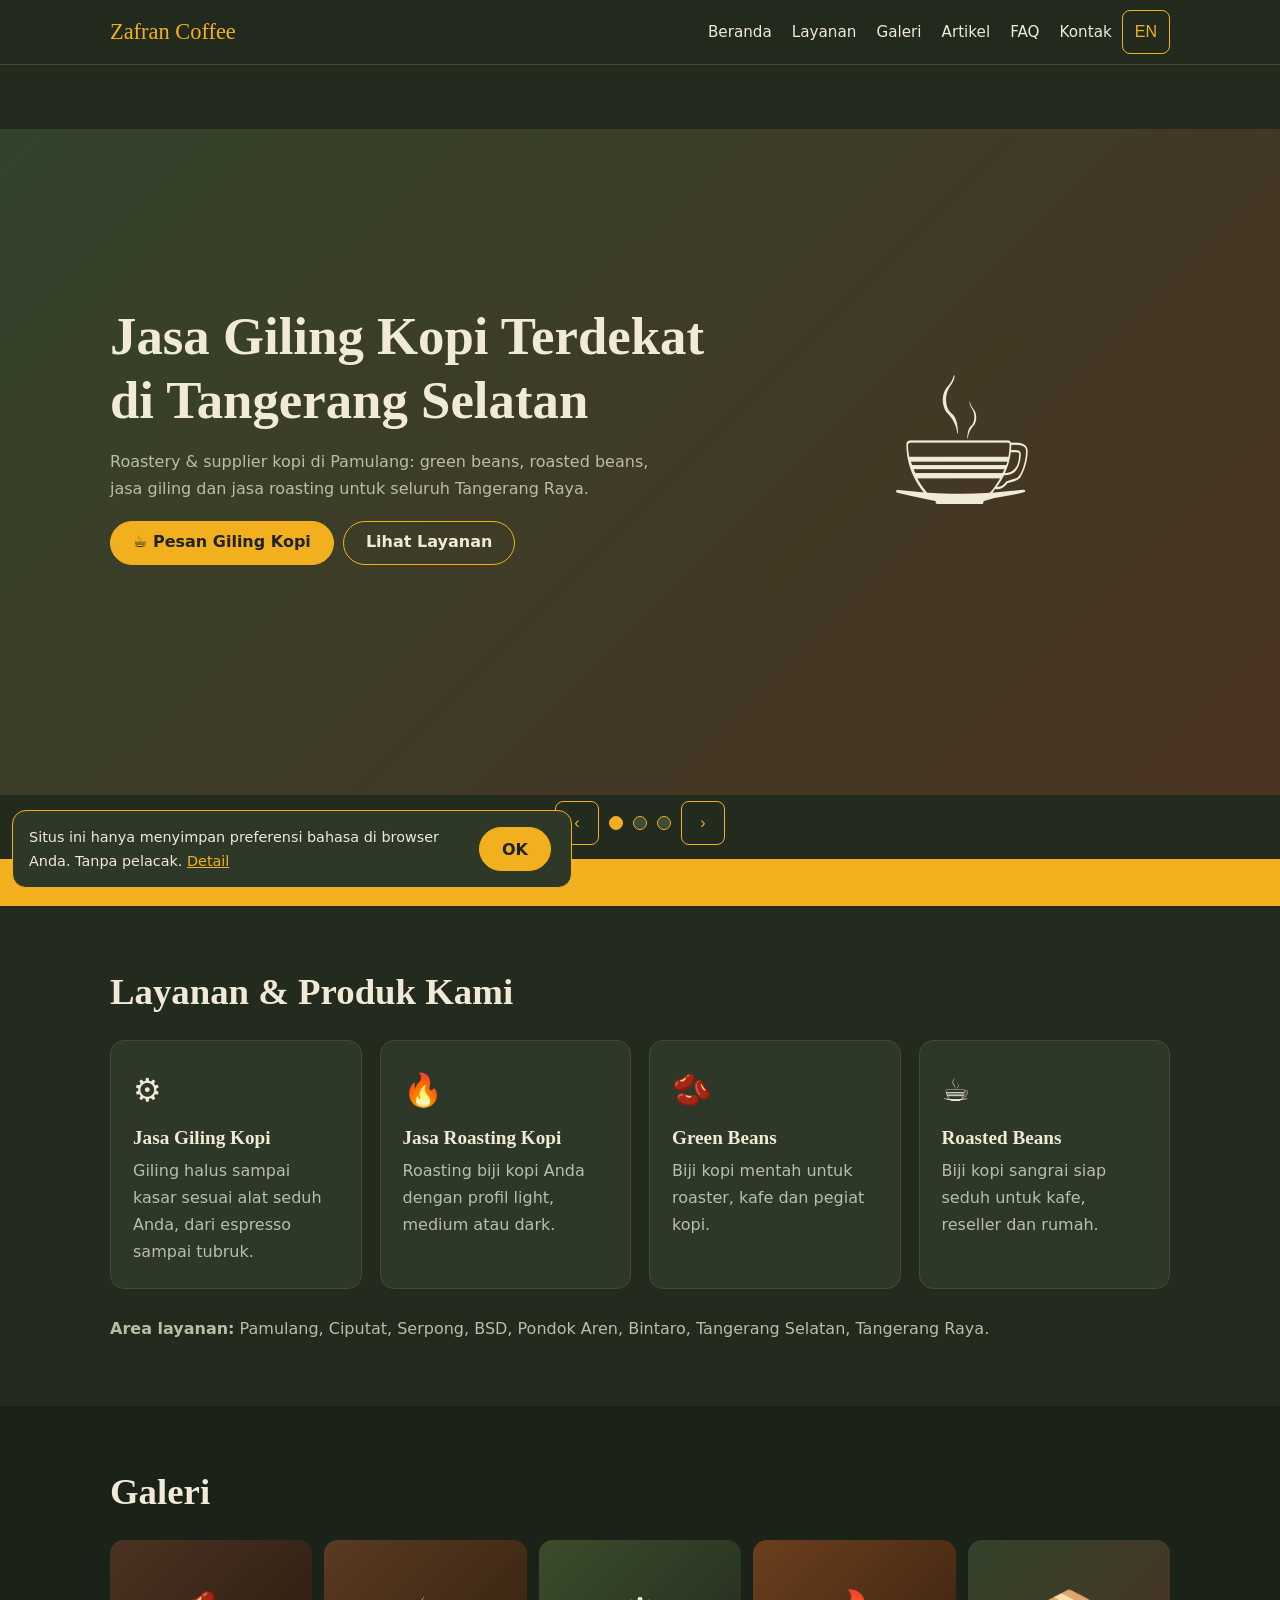
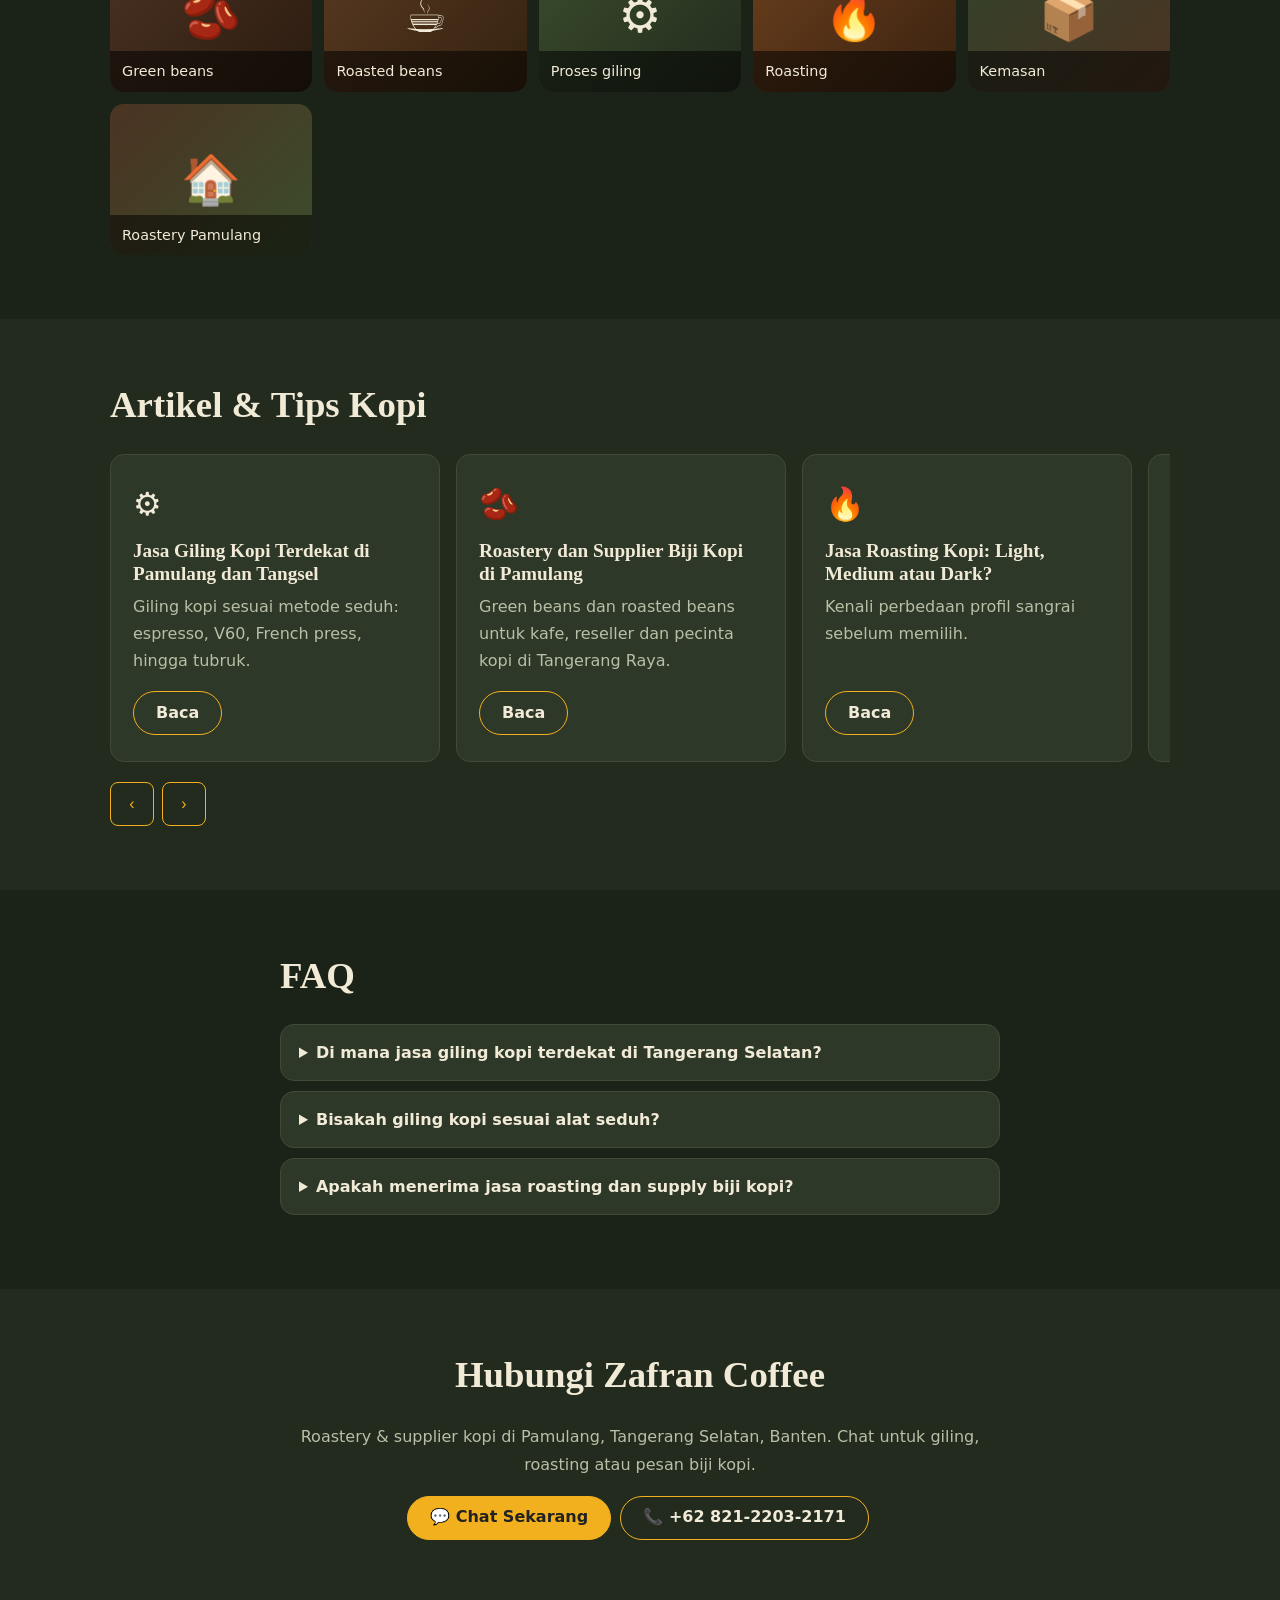
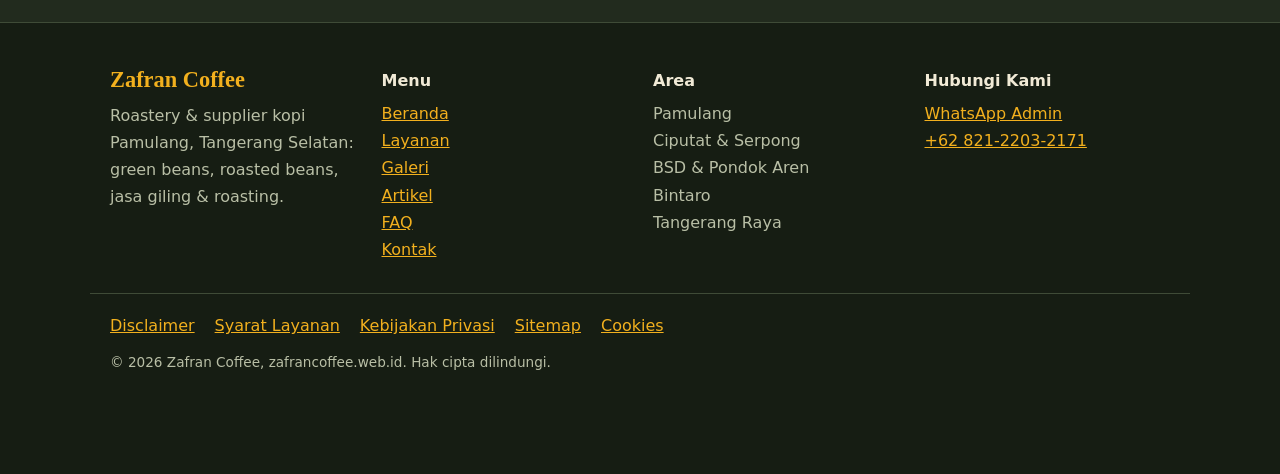
==== index.html @ 164261aa "Initial deploy: zafrancoffee-web static assets" ====
<!DOCTYPE html>
<html lang="id">
<head>
<meta charset="utf-8">
<meta name="viewport" content="width=device-width,initial-scale=1">
<title>Jasa Giling Kopi Terdekat Tangerang Selatan | Zafran Coffee, Roastery & Supplier Pamulang</title>
<meta name="description" content="Jasa giling kopi terdekat di Pamulang, Tangerang Selatan dan Tangerang Raya. Zafran Coffee: roastery & supplier green beans, roasted beans, jasa giling dan jasa roasting kopi.">
<meta name="keywords" content="jasa giling kopi terdekat, giling kopi Tangerang Selatan, giling kopi Pamulang, jasa roasting kopi, supplier green beans, roasted beans, roastery Pamulang, coffee roastery South Tangerang">
<meta name="author" content="Zafran Coffee">
<meta name="robots" content="index,follow,max-image-preview:large">
<link rel="canonical" href="https://zafrancoffee.web.id/">
<link rel="icon" type="image/svg+xml" href="assets/img/favicon.svg">
<meta name="theme-color" content="#222b1e">
<meta property="og:type" content="website">
<meta property="og:url" content="https://zafrancoffee.web.id/">
<meta property="og:title" content="Zafran Coffee | Jasa Giling Kopi Terdekat Pamulang & Tangsel">
<meta property="og:description" content="Roastery & supplier kopi di Pamulang: green beans, roasted beans, jasa giling dan roasting.">
<meta property="og:locale" content="id_ID">
<meta property="og:locale:alternate" content="en_US">
<meta name="twitter:card" content="summary">
<link rel="stylesheet" href="assets/css/style.css">
<script type="application/ld+json">
{"@context":"https://schema.org","@type":"LocalBusiness","name":"Zafran Coffee","url":"https://zafrancoffee.web.id/","description":"Coffee roastery and supplier in Pamulang, South Tangerang, offering green beans, roasted beans, grinding, and roasting services.","address":{"@type":"PostalAddress","addressLocality":"Pamulang","addressRegion":"Banten","addressCountry":"ID"},"areaServed":["Tangerang Selatan","Pamulang","Ciputat","Serpong","BSD","Pondok Aren","Bintaro","Tangerang"],"telephone":"+6282122032171","sameAs":["https://wa.me/6282122032171/"],"makesOffer":[{"@type":"Offer","itemOffered":{"@type":"Service","name":"Jasa giling kopi"}},{"@type":"Offer","itemOffered":{"@type":"Service","name":"Jasa roasting kopi"}},{"@type":"Offer","itemOffered":{"@type":"Product","name":"Green beans"}},{"@type":"Offer","itemOffered":{"@type":"Product","name":"Roasted beans"}}]}
</script>
<script type="application/ld+json">
{"@context":"https://schema.org","@type":"FAQPage","mainEntity":[{"@type":"Question","name":"Di mana jasa giling kopi terdekat di Tangerang Selatan?","acceptedAnswer":{"@type":"Answer","text":"Zafran Coffee berada di Pamulang, Tangerang Selatan, dan melayani jasa giling kopi untuk area Tangerang Raya."}},{"@type":"Question","name":"Apakah bisa giling kopi sesuai alat seduh?","acceptedAnswer":{"@type":"Answer","text":"Bisa. Sebutkan alat seduh Anda (espresso, V60, French press, tubruk) dan kami giling sesuai kebutuhan."}},{"@type":"Question","name":"Apakah menerima jasa roasting dan supply biji kopi?","acceptedAnswer":{"@type":"Answer","text":"Ya, kami menerima jasa roasting serta menyediakan green beans dan roasted beans untuk kafe, reseller, dan pecinta kopi."}}]}
</script>
</head>
<body>
<a class="skip" href="#main">Lewati ke konten / Skip to content</a>
<header>
<div class="w nav">
<a class="logo" href="#home">Zafran Coffee</a>
<nav id="nav" aria-label="Menu">
<ul>
<li><a href="#home"><span class="id">Beranda</span><span class="en">Home</span></a></li>
<li><a href="#layanan"><span class="id">Layanan</span><span class="en">Services</span></a></li>
<li><a href="#galeri"><span class="id">Galeri</span><span class="en">Gallery</span></a></li>
<li><a href="#artikel"><span class="id">Artikel</span><span class="en">Articles</span></a></li>
<li><a href="#faq">FAQ</a></li>
<li><a href="#kontak"><span class="id">Kontak</span><span class="en">Contact</span></a></li>
</ul>
</nav>
<button id="lang" type="button" aria-label="Ganti bahasa / Switch language">EN</button>
<button id="burger" type="button" aria-label="Menu" aria-expanded="false">☰</button>
</div>
</header>

<main id="main">
<section class="hero" id="home" aria-roledescription="carousel" aria-label="Zafran Coffee">
<div class="sl on" style="--a:#33432b;--b:#4b3322"><div class="w"><div>
<h1><span class="id">Jasa Giling Kopi Terdekat di Tangerang Selatan</span><span class="en">Nearest Coffee Grinding Service in South Tangerang</span></h1>
<p><span class="id">Roastery & supplier kopi di Pamulang: green beans, roasted beans, jasa giling dan jasa roasting untuk seluruh Tangerang Raya.</span><span class="en">Coffee roastery & supplier in Pamulang: green beans, roasted beans, grinding and roasting services across Greater Tangerang.</span></p>
<p><a class="btn" data-wa>☕ <span class="id">Pesan Giling Kopi</span><span class="en">Order Grinding</span></a> <a class="btn o" href="#layanan"><span class="id">Lihat Layanan</span><span class="en">See Services</span></a></p>
</div><div class="em" aria-hidden="true">☕</div></div></div>
<div class="sl" style="--a:#4b3322;--b:#2b1b10"><div class="w"><div>
<h2><span class="id">Jasa Roasting Kopi Sesuai Selera</span><span class="en">Coffee Roasting Made to Your Taste</span></h2>
<p><span class="id">Light, medium atau dark roast. Kami sangrai biji kopi dengan profil yang Anda inginkan.</span><span class="en">Light, medium or dark roast. We roast your beans to the profile you want.</span></p>
<p><a class="btn" data-wa>🔥 <span class="id">Tanya Roasting</span><span class="en">Ask About Roasting</span></a></p>
</div><div class="em" aria-hidden="true">🔥</div></div></div>
<div class="sl" style="--a:#3b4d2c;--b:#222b1e"><div class="w"><div>
<h2><span class="id">Supplier Green Beans & Roasted Beans</span><span class="en">Green Beans & Roasted Beans Supplier</span></h2>
<p><span class="id">Untuk kafe, warung kopi, reseller dan penikmat kopi rumahan di Pamulang dan sekitarnya.</span><span class="en">For cafes, coffee stalls, resellers and home brewers in Pamulang and nearby areas.</span></p>
<p><a class="btn" data-wa>🫘 <span class="id">Minta Penawaran</span><span class="en">Request a Quote</span></a></p>
</div><div class="em" aria-hidden="true">🫘</div></div></div>
<div class="ctl"><button id="pv" type="button" aria-label="Sebelumnya / Previous">‹</button><div class="dots"></div><button id="nx" type="button" aria-label="Berikutnya / Next">›</button></div>
</section>

<div class="mq" aria-hidden="true"><div>☕ Jasa Giling Kopi Terdekat &nbsp;•&nbsp; Coffee Roastery Pamulang &nbsp;•&nbsp; Green Beans &nbsp;•&nbsp; Roasted Beans &nbsp;•&nbsp; Jasa Roasting Kopi &nbsp;•&nbsp; Supplier Kopi Tangerang Selatan &nbsp;•&nbsp; Coffee Grinding Service &nbsp;•&nbsp; Giling Kopi Tangerang Raya &nbsp;•&nbsp; Fresh Roasted Coffee ☕</div></div>

<section id="layanan"><div class="w">
<h2><span class="id">Layanan & Produk Kami</span><span class="en">Our Services & Products</span></h2>
<div class="grid">
<article class="card"><div class="ic">⚙️</div><h3><span class="id">Jasa Giling Kopi</span><span class="en">Coffee Grinding</span></h3><p><span class="id">Giling halus sampai kasar sesuai alat seduh Anda, dari espresso sampai tubruk.</span><span class="en">Fine to coarse, matched to your brewer, from espresso to cowboy coffee.</span></p></article>
<article class="card"><div class="ic">🔥</div><h3><span class="id">Jasa Roasting Kopi</span><span class="en">Coffee Roasting</span></h3><p><span class="id">Roasting biji kopi Anda dengan profil light, medium atau dark.</span><span class="en">We roast your beans light, medium or dark.</span></p></article>
<article class="card"><div class="ic">🫘</div><h3>Green Beans</h3><p><span class="id">Biji kopi mentah untuk roaster, kafe dan pegiat kopi.</span><span class="en">Raw coffee beans for roasters, cafes and enthusiasts.</span></p></article>
<article class="card"><div class="ic">☕</div><h3>Roasted Beans</h3><p><span class="id">Biji kopi sangrai siap seduh untuk kafe, reseller dan rumah.</span><span class="en">Ready-to-brew roasted beans for cafes, resellers and homes.</span></p></article>
</div>
<p class="area"><b><span class="id">Area layanan:</span><span class="en">Service area:</span></b> Pamulang, Ciputat, Serpong, BSD, Pondok Aren, Bintaro, Tangerang Selatan, Tangerang Raya.</p>
</div></section>

<section id="galeri" class="alt"><div class="w">
<h2><span class="id">Galeri</span><span class="en">Gallery</span></h2>
<!-- Ganti isi figure dengan: <img src="assets/img/nama.jpg" alt="deskripsi" loading="lazy"> -->
<div class="gal">
<figure style="--a:#4b3322;--b:#2b1b10">🫘<figcaption>Green beans</figcaption></figure>
<figure style="--a:#5a3a22;--b:#33220f">☕<figcaption>Roasted beans</figcaption></figure>
<figure style="--a:#3b4d2c;--b:#222b1e">⚙️<figcaption><span class="id">Proses giling</span><span class="en">Grinding</span></figcaption></figure>
<figure style="--a:#6b3f1d;--b:#3a2210">🔥<figcaption>Roasting</figcaption></figure>
<figure style="--a:#33432b;--b:#4b3322">📦<figcaption><span class="id">Kemasan</span><span class="en">Packaging</span></figcaption></figure>
<figure style="--a:#4b3322;--b:#3b4d2c">🏠<figcaption>Roastery Pamulang</figcaption></figure>
</div></div></section>

<section id="artikel"><div class="w">
<h2><span class="id">Artikel & Tips Kopi</span><span class="en">Coffee Articles & Tips</span></h2>
<div class="track" id="track"></div>
<div class="ctl2"><button id="ap" type="button" aria-label="Sebelumnya / Previous">‹</button><button id="an" type="button" aria-label="Berikutnya / Next">›</button></div>
</div></section>

<section id="faq" class="alt"><div class="w narrow">
<h2>FAQ</h2>
<details><summary><span class="id">Di mana jasa giling kopi terdekat di Tangerang Selatan?</span><span class="en">Where is the nearest coffee grinding service in South Tangerang?</span></summary><p><span class="id">Zafran Coffee berada di Pamulang, Tangerang Selatan, dan melayani jasa giling kopi untuk area Tangerang Raya.</span><span class="en">Zafran Coffee is in Pamulang, South Tangerang, serving grinding for Greater Tangerang.</span></p></details>
<details><summary><span class="id">Bisakah giling kopi sesuai alat seduh?</span><span class="en">Can you grind to match my brewer?</span></summary><p><span class="id">Bisa. Sebutkan alat seduh Anda (espresso, V60, French press, tubruk) dan kami giling sesuai kebutuhan.</span><span class="en">Yes. Tell us your brewer (espresso, V60, French press, cowboy coffee) and we grind accordingly.</span></p></details>
<details><summary><span class="id">Apakah menerima jasa roasting dan supply biji kopi?</span><span class="en">Do you offer roasting and bean supply?</span></summary><p><span class="id">Ya, kami menerima jasa roasting serta menyediakan green beans dan roasted beans.</span><span class="en">Yes, we offer roasting plus green beans and roasted beans.</span></p></details>
</div></section>

<section id="kontak"><div class="w narrow ct">
<h2><span class="id">Hubungi Zafran Coffee</span><span class="en">Contact Zafran Coffee</span></h2>
<p><span class="id">Roastery & supplier kopi di Pamulang, Tangerang Selatan, Banten. Chat untuk giling, roasting atau pesan biji kopi.</span><span class="en">Coffee roastery & supplier in Pamulang, South Tangerang, Banten. Message us for grinding, roasting or bean orders.</span></p>
<p><a class="btn" data-wa>💬 <span class="id">Chat Sekarang</span><span class="en">Chat Now</span></a> <a class="btn o" data-wa>📞 <span data-wan></span></a></p>
</div></section>
</main>

<footer>
<div class="w fg">
<div><b class="logo">Zafran Coffee</b><p><span class="id">Roastery & supplier kopi Pamulang, Tangerang Selatan: green beans, roasted beans, jasa giling & roasting.</span><span class="en">Coffee roastery & supplier in Pamulang, South Tangerang: green beans, roasted beans, grinding & roasting.</span></p></div>
<div><b><span class="id">Menu</span><span class="en">Menu</span></b><ul><li><a href="#home"><span class="id">Beranda</span><span class="en">Home</span></a></li><li><a href="#layanan"><span class="id">Layanan</span><span class="en">Services</span></a></li><li><a href="#galeri"><span class="id">Galeri</span><span class="en">Gallery</span></a></li><li><a href="#artikel"><span class="id">Artikel</span><span class="en">Articles</span></a></li><li><a href="#faq">FAQ</a></li><li><a href="#kontak"><span class="id">Kontak</span><span class="en">Contact</span></a></li></ul></div>
<div><b><span class="id">Area</span><span class="en">Area</span></b><ul><li>Pamulang</li><li>Ciputat & Serpong</li><li>BSD & Pondok Aren</li><li>Bintaro</li><li>Tangerang Raya</li></ul></div>
<div><b><span class="id">Hubungi Kami</span><span class="en">Contact Us</span></b><ul><li><a data-wa>WhatsApp Admin</a></li><li><a data-wa><span data-wan></span></a></li></ul></div>
</div>
<div class="w legal">
<a href="#" data-d="d-disc">Disclaimer</a><a href="#" data-d="d-tos"><span class="id">Syarat Layanan</span><span class="en">Terms of Service</span></a><a href="#" data-d="d-priv"><span class="id">Kebijakan Privasi</span><span class="en">Privacy Policy</span></a><a href="#" data-d="d-map">Sitemap</a><a href="#" data-d="d-cookie">Cookies</a>
</div>
<p class="w copy">© 2026 Zafran Coffee, zafrancoffee.web.id. <span class="id">Hak cipta dilindungi.</span><span class="en">All rights reserved.</span></p>
</footer>

<dialog id="d-disc"><div><h2>Disclaimer</h2><p><span class="id">Informasi di situs ini bersifat umum dan dapat berubah tanpa pemberitahuan. Ketersediaan produk, jenis kopi, layanan dan harga dikonfirmasi langsung oleh Zafran Coffee. Tips seduh dan penyimpanan adalah panduan umum, bukan jaminan hasil.</span><span class="en">Information on this site is general and may change without notice. Product availability, coffee varieties, services and prices are confirmed directly by Zafran Coffee. Brewing and storage tips are general guidance, not a guarantee of results.</span></p><form method="dialog"><button class="btn">Tutup / Close</button></form></div></dialog>
<dialog id="d-tos"><div><h2><span class="id">Syarat Layanan</span><span class="en">Terms of Service</span></h2><p><span class="id">Dengan menggunakan situs ini Anda menyetujui syarat berikut: konten situs dilindungi hak cipta dan tidak boleh disalin tanpa izin; pemesanan, harga, pembayaran dan pengiriman disepakati langsung dengan Zafran Coffee melalui WhatsApp admin; kami dapat memperbarui situs dan syarat ini sewaktu-waktu.</span><span class="en">By using this site you agree to the following: site content is copyrighted and may not be copied without permission; orders, prices, payment and delivery are agreed directly with Zafran Coffee via WhatsApp admin; we may update the site and these terms at any time.</span></p><form method="dialog"><button class="btn">Tutup / Close</button></form></div></dialog>
<dialog id="d-priv"><div><h2><span class="id">Kebijakan Privasi</span><span class="en">Privacy Policy</span></h2><p><span class="id">Situs ini tidak memiliki formulir pendaftaran dan tidak mengumpulkan data pribadi. Jika Anda menghubungi kami lewat WhatsApp, data Anda diproses oleh WhatsApp sesuai kebijakannya, dan kami hanya memakainya untuk membalas pesan Anda. Kami tidak menjual data Anda kepada pihak ketiga.</span><span class="en">This site has no sign-up forms and does not collect personal data. If you contact us via WhatsApp, your data is handled by WhatsApp under its own policy, and we only use it to reply to you. We do not sell your data to third parties.</span></p><form method="dialog"><button class="btn">Tutup / Close</button></form></div></dialog>
<dialog id="d-cookie"><div><h2>Cookies</h2><p><span class="id">Situs ini hanya menyimpan data kecil di browser Anda (localStorage) untuk mengingat pilihan bahasa dan persetujuan notifikasi ini. Tidak ada cookie iklan atau pelacak. Anda dapat menghapusnya kapan saja lewat pengaturan browser.</span><span class="en">This site only stores small data in your browser (localStorage) to remember your language choice and this notice. No advertising or tracking cookies are used. You can clear it anytime in your browser settings.</span></p><form method="dialog"><button class="btn">Tutup / Close</button></form></div></dialog>
<dialog id="d-map"><div><h2>Sitemap</h2><ul class="sm"><li><a href="#home"><span class="id">Beranda</span><span class="en">Home</span></a></li><li><a href="#layanan"><span class="id">Layanan & Produk</span><span class="en">Services & Products</span></a></li><li><a href="#galeri"><span class="id">Galeri</span><span class="en">Gallery</span></a></li><li><a href="#artikel"><span class="id">Artikel & Tips Kopi</span><span class="en">Articles & Coffee Tips</span></a></li><li><a href="#faq">FAQ</a></li><li><a href="#kontak"><span class="id">Kontak</span><span class="en">Contact</span></a></li><li><a href="sitemap.xml">sitemap.xml</a></li></ul><form method="dialog"><button class="btn">Tutup / Close</button></form></div></dialog>
<dialog id="d-art"><div><h2 id="at"></h2><div id="ab"></div><form method="dialog"><button class="btn">Tutup / Close</button></form></div></dialog>

<div id="ck" hidden role="region" aria-label="Cookies"><p><span class="id">Situs ini hanya menyimpan preferensi bahasa di browser Anda. Tanpa pelacak.</span><span class="en">This site only stores your language preference in your browser. No trackers.</span> <a href="#" data-d="d-cookie">Detail</a></p><button class="btn" id="ckok" type="button">OK</button></div>
<script src="assets/js/main.js" defer></script>
</body>
</html>
---- assets/css/style.css ----
:root{--bg:#222b1e;--card:#2e3829;--ink:#f1ead6;--mu:#b9bfa6;--g:#f2b01e;--ln:#3f4b37;--r:14px}
*{box-sizing:border-box;margin:0}
html{scroll-behavior:smooth;scroll-padding-top:70px;-webkit-text-size-adjust:100%}
body{font:16px/1.7 system-ui,-apple-system,"Segoe UI",Roboto,sans-serif;background:var(--bg);color:var(--ink);overflow-x:clip;overflow-wrap:break-word}
img,svg,video{max-width:100%;height:auto}
h1,h2,h3,.logo{font-family:Georgia,"Times New Roman",serif;line-height:1.2}
h2{font-size:clamp(1.5rem,5vw,2.3rem);margin-bottom:26px}
a{color:var(--g)}[hidden]{display:none!important}
html[lang=id] .en,html[lang=en] .id{display:none!important}
.skip{position:absolute;left:-999px}.skip:focus{left:8px;top:8px;background:var(--g);color:#222;padding:8px;z-index:99}
:focus-visible{outline:3px solid var(--g);outline-offset:2px}
.w{width:100%;max-width:1100px;margin:auto;padding:0 20px}.narrow{max-width:760px}
header{position:sticky;top:0;z-index:50;background:#222b1ef2;backdrop-filter:blur(8px);border-bottom:1px solid var(--ln)}
.nav{display:flex;align-items:center;gap:10px;height:64px}
.logo{font-size:clamp(1.15rem,5vw,1.4rem);color:var(--g);text-decoration:none;margin-right:auto;white-space:nowrap}
nav ul{display:flex;gap:20px;list-style:none;padding:0}nav a{color:var(--ink);text-decoration:none;font-size:.95rem}nav a:hover{color:var(--g)}
.btn{display:inline-block;max-width:100%;min-height:44px;text-align:center;background:var(--g);color:#222;padding:10px 22px;border-radius:99px;font:700 1rem system-ui,sans-serif;text-decoration:none;border:1px solid var(--g);cursor:pointer;margin:4px 4px 4px 0}
.btn.o{background:none;color:var(--ink);border-color:var(--g)}
#lang,#burger,.ctl button,.ctl2 button{background:none;border:1px solid var(--g);color:var(--g);border-radius:8px;padding:6px 12px;min-width:44px;min-height:44px;cursor:pointer;font-size:1rem}
#burger{display:none}
.hero{display:grid;overflow:hidden;position:relative}
.sl{grid-area:1/1;display:flex;align-items:center;min-height:74vh;min-height:74svh;padding:48px 0 84px;opacity:0;visibility:hidden;transition:opacity .7s;background:linear-gradient(135deg,var(--a),var(--b))}
.sl.on{opacity:1;visibility:visible;z-index:1}
.sl .w{display:grid;grid-template-columns:1.5fr 1fr;gap:20px;align-items:center}.sl .w>*{min-width:0}
.sl h1,.sl h2{font-size:clamp(1.7rem,6.5vw,3.3rem);margin-bottom:16px}.sl p{color:var(--mu);margin-bottom:14px;max-width:56ch}
.em{font-size:min(30vw,11rem);text-align:center}
.ctl{position:absolute;z-index:2;bottom:14px;left:0;right:0;display:flex;justify-content:center;align-items:center;gap:10px}
.dots{display:flex;gap:10px}.dots button{width:14px;height:14px;min-width:0;min-height:0;padding:0;border-radius:50%;background:var(--ln);border:1px solid var(--g)}.dots button.on{background:var(--g)}
.mq{background:var(--g);color:#222;overflow:hidden;white-space:nowrap;font-weight:700;padding:10px 0}
.mq div{display:inline-block;padding-left:100%;animation:m 45s linear infinite}@keyframes m{to{transform:translateX(-100%)}}
section{padding:clamp(40px,8vw,64px) 0}.alt{background:#1b2318}
.grid{display:grid;grid-template-columns:repeat(auto-fit,minmax(min(100%,230px),1fr));gap:18px}
.card{background:var(--card);border:1px solid var(--ln);border-radius:var(--r);padding:22px}
.card h3{margin:8px 0;font-size:1.2rem}.card p{color:var(--mu)}.ic{font-size:2rem}
.area{margin-top:26px;color:var(--mu)}
.gal{display:grid;grid-template-columns:repeat(auto-fit,minmax(min(100%,200px),1fr));gap:12px}
.gal figure{position:relative;aspect-ratio:4/3;border-radius:var(--r);background:linear-gradient(135deg,var(--a),var(--b));display:grid;place-items:center;font-size:3rem;overflow:hidden}
.gal img{position:absolute;inset:0;width:100%;height:100%;object-fit:cover}
figcaption{position:absolute;bottom:0;left:0;right:0;padding:8px 12px;font-size:.9rem;background:#0008}
.track{display:flex;gap:16px;overflow-x:auto;scroll-snap-type:x mandatory;scrollbar-width:none;padding-bottom:6px}.track::-webkit-scrollbar{display:none}
.track .card{flex:0 0 min(330px,86%);scroll-snap-align:start;display:flex;flex-direction:column;align-items:flex-start}.track .card p{flex:1;margin-bottom:12px}
.ctl2{margin-top:14px;display:flex;gap:8px}
details{background:var(--card);border:1px solid var(--ln);border-radius:var(--r);padding:14px 18px;margin-bottom:10px}summary{cursor:pointer;font-weight:600}details p{color:var(--mu);margin-top:8px}
.ct{text-align:center}.ct p{color:var(--mu);margin-bottom:14px}
footer{background:#161d13;border-top:1px solid var(--ln);padding:44px 0 100px}
.fg{display:grid;grid-template-columns:repeat(auto-fit,minmax(min(100%,190px),1fr));gap:26px}
footer ul{list-style:none;padding:0}footer li{color:var(--mu)}footer p{color:var(--mu);margin-top:8px}footer b{display:block;margin-bottom:6px}
.legal{display:flex;flex-wrap:wrap;gap:8px 20px;margin-top:30px;padding-top:18px;border-top:1px solid var(--ln)}
.copy{margin-top:12px;font-size:.85rem}
dialog{background:var(--card);color:var(--ink);border:1px solid var(--g);border-radius:var(--r);max-width:620px;width:calc(100% - 32px);max-height:85vh;max-height:85dvh;padding:0;margin:auto;overflow:auto}
dialog>div{padding:22px}dialog::backdrop{background:#000a}dialog h2{font-size:1.5rem;margin-bottom:12px}dialog p{color:var(--mu);margin-bottom:16px}.sm{margin:0 0 16px 20px}
#ck{position:fixed;z-index:60;bottom:12px;left:12px;right:12px;max-width:560px;background:var(--card);border:1px solid var(--g);border-radius:var(--r);padding:12px 16px;display:flex;flex-wrap:wrap;gap:8px 12px;align-items:center;font-size:.9rem}#ck p{flex:1 1 220px}
@media(max-width:900px){#burger{display:block}nav{position:absolute;top:64px;left:0;right:0;background:var(--bg);display:none;border-bottom:1px solid var(--ln)}nav.open{display:block}nav ul{flex-direction:column;gap:6px;padding:10px 20px}nav li a{display:block;padding:10px 0}.sl .w{grid-template-columns:1fr}.em{display:none}}
@media(prefers-reduced-motion:reduce){.mq div{animation:none}.sl{transition:none}html{scroll-behavior:auto}}
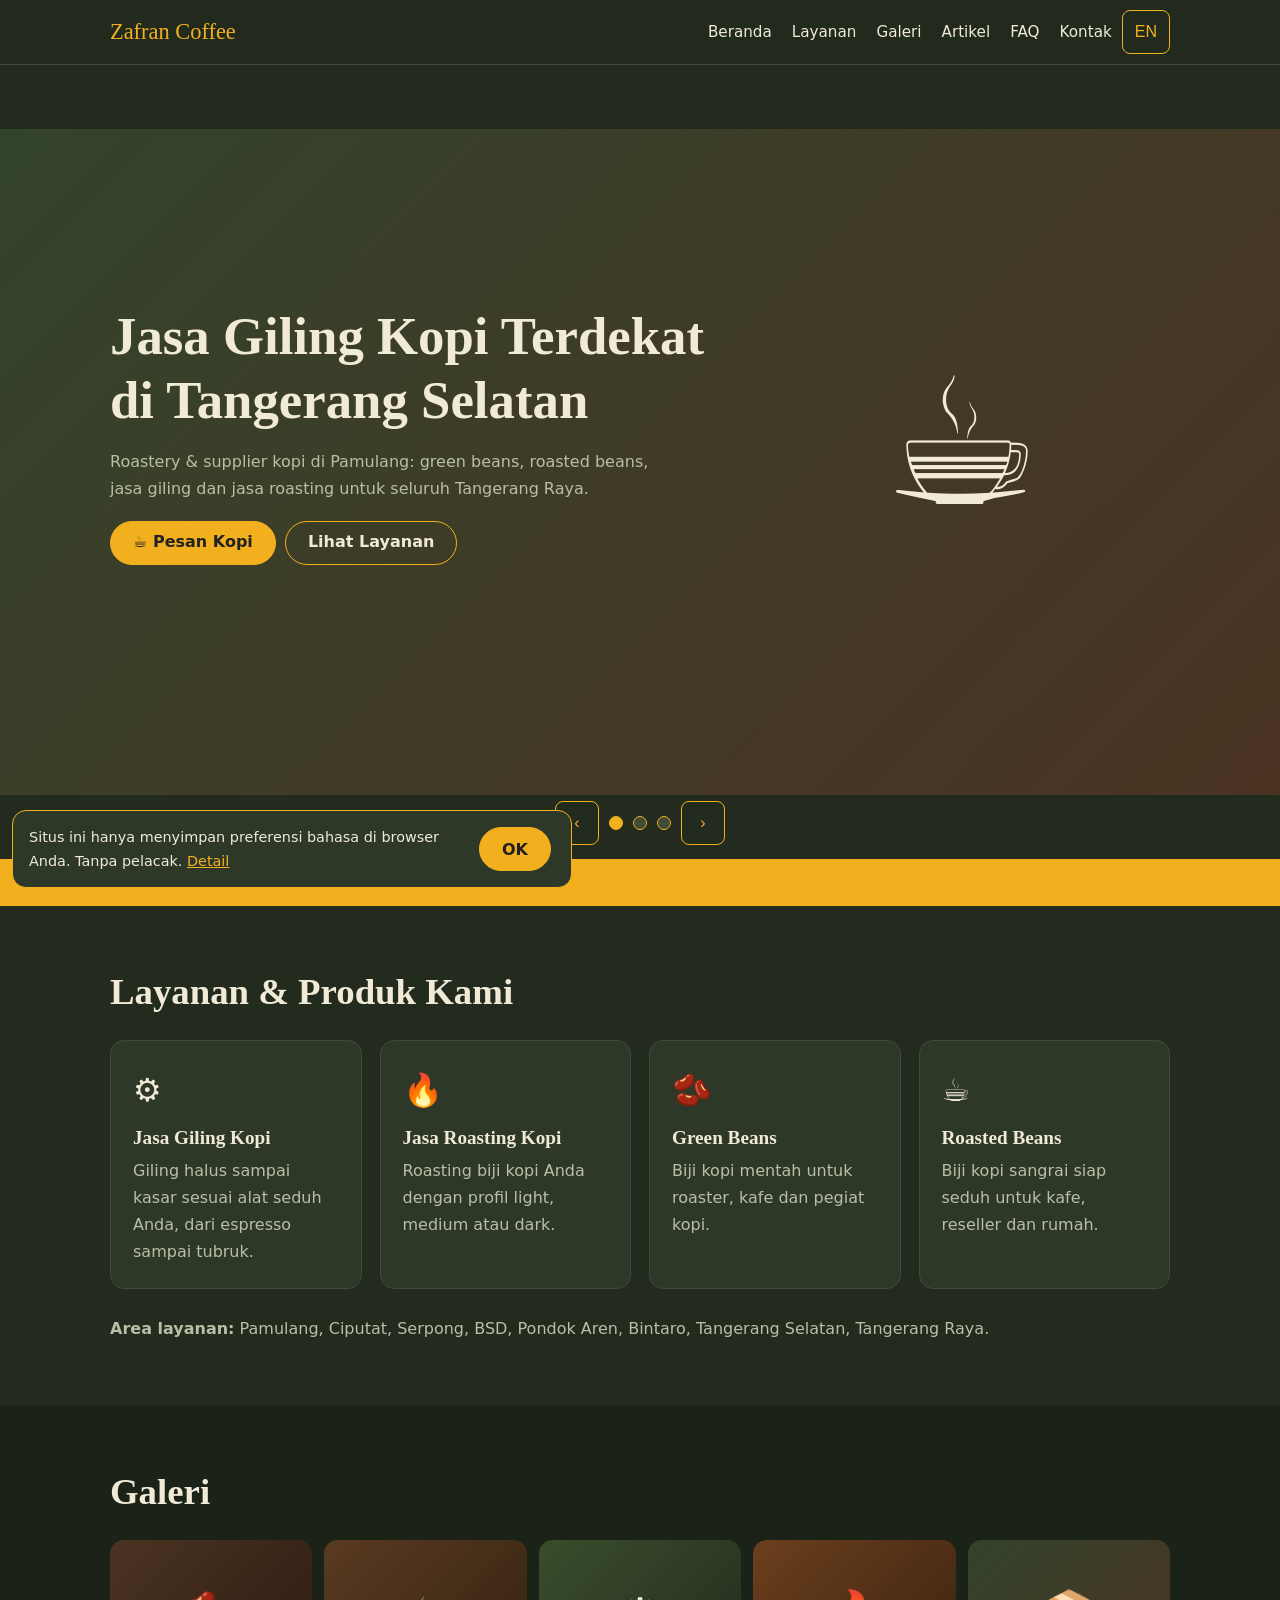
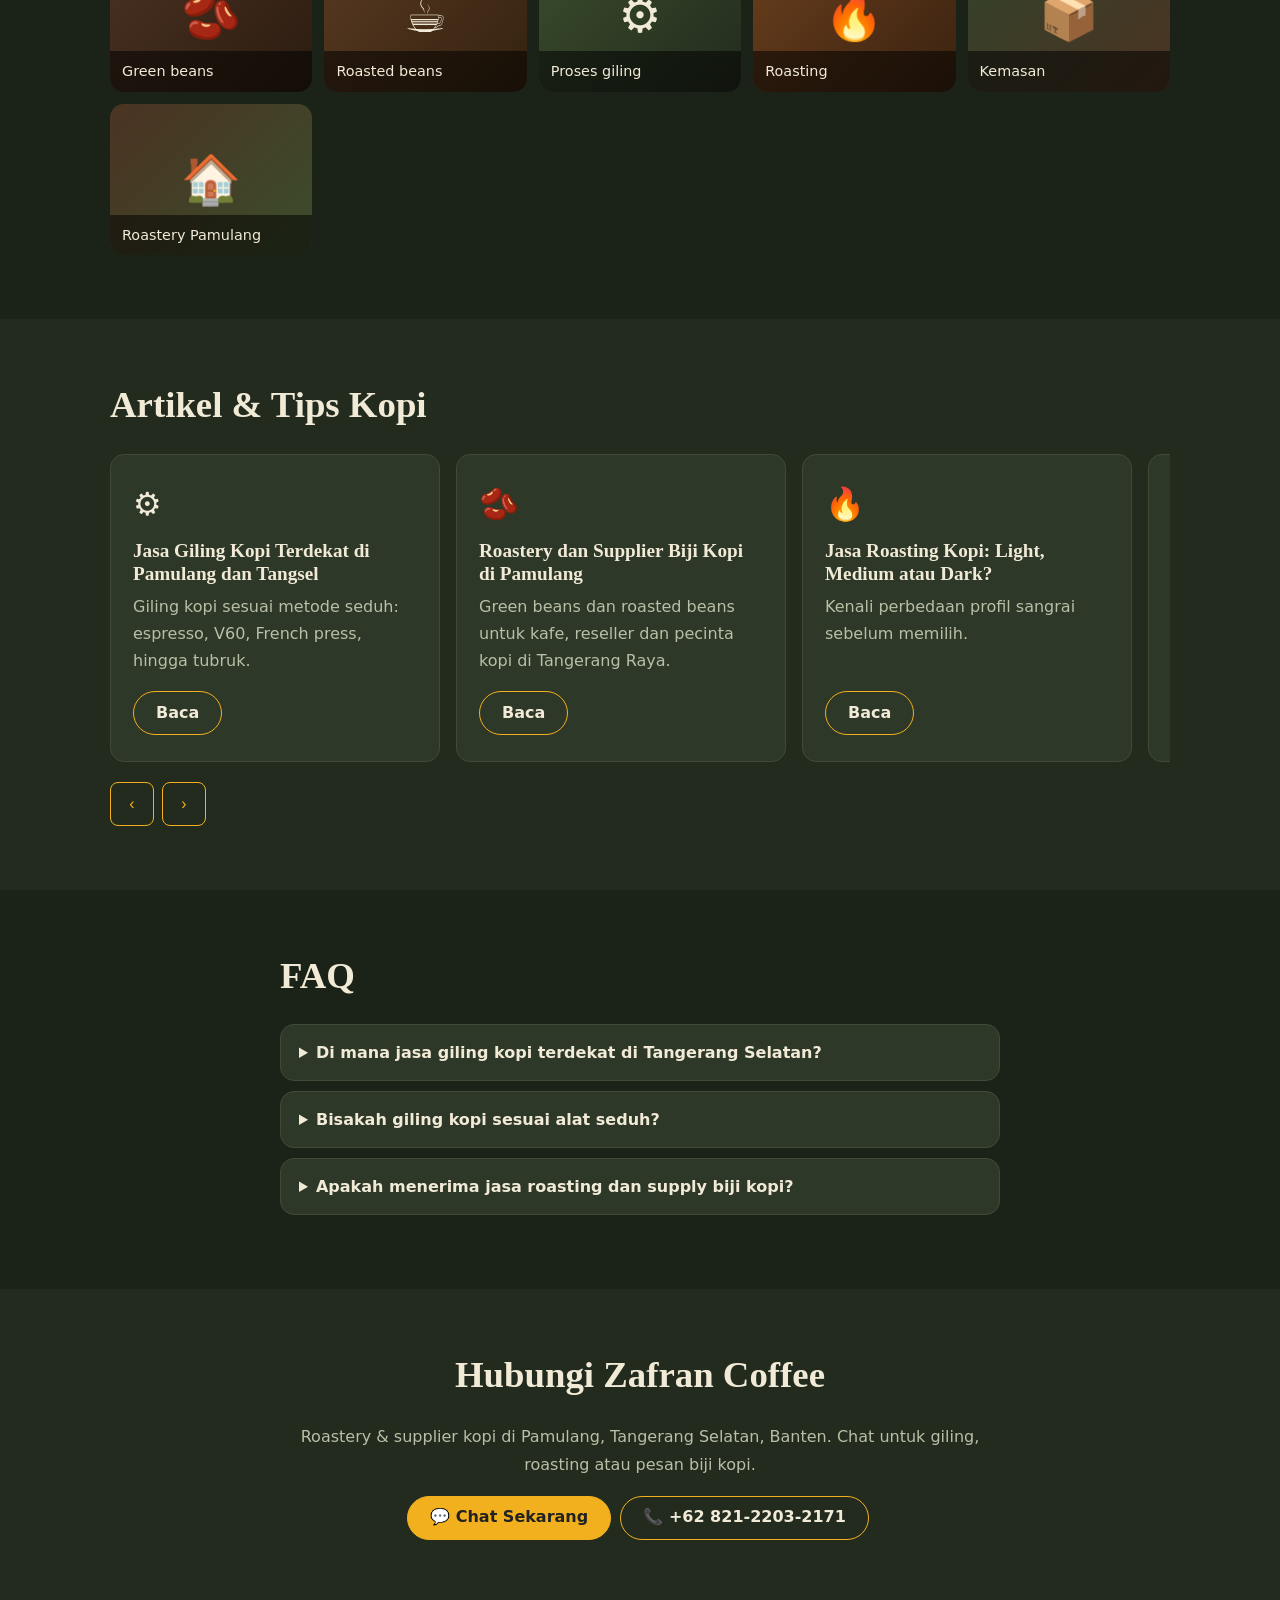
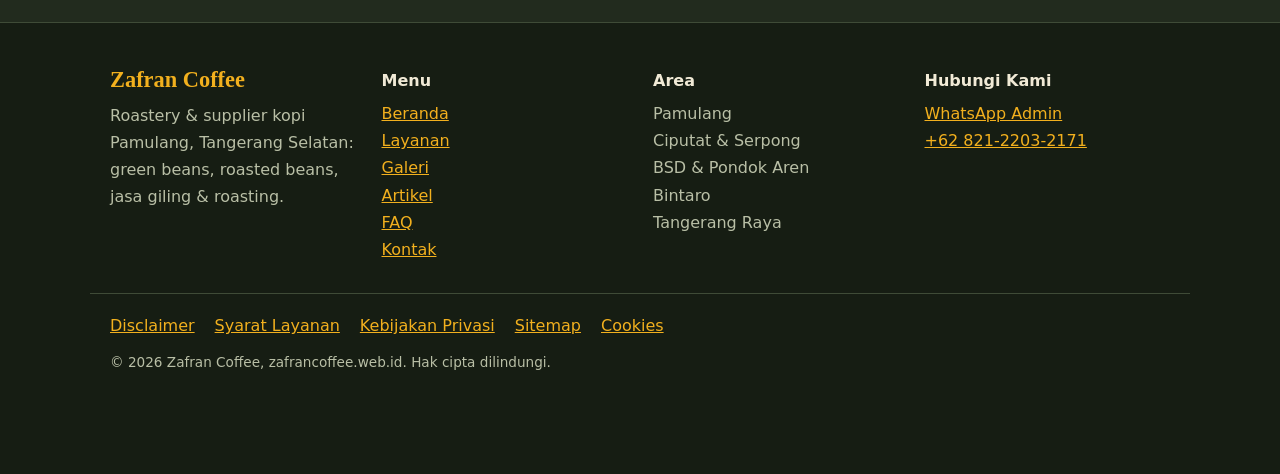
==== commit ff963cf6: "Update index.html" ====
--- a/index.html
+++ b/index.html
@@ -3,7 +3,7 @@
 <head>
 <meta charset="utf-8">
 <meta name="viewport" content="width=device-width,initial-scale=1">
-<title>Jasa Giling Kopi Terdekat Tangerang Selatan | Zafran Coffee, Roastery & Supplier Pamulang</title>
+<title>Supplier & Jasa Roasting Kopi Terdekat Tangerang Selatan | Zafran Coffee, Roastery & Supplier Pamulang</title>
 <meta name="description" content="Jasa giling kopi terdekat di Pamulang, Tangerang Selatan dan Tangerang Raya. Zafran Coffee: roastery & supplier green beans, roasted beans, jasa giling dan jasa roasting kopi.">
 <meta name="keywords" content="jasa giling kopi terdekat, giling kopi Tangerang Selatan, giling kopi Pamulang, jasa roasting kopi, supplier green beans, roasted beans, roastery Pamulang, coffee roastery South Tangerang">
 <meta name="author" content="Zafran Coffee">
@@ -51,7 +51,7 @@
 <div class="sl on" style="--a:#33432b;--b:#4b3322"><div class="w"><div>
 <h1><span class="id">Jasa Giling Kopi Terdekat di Tangerang Selatan</span><span class="en">Nearest Coffee Grinding Service in South Tangerang</span></h1>
 <p><span class="id">Roastery & supplier kopi di Pamulang: green beans, roasted beans, jasa giling dan jasa roasting untuk seluruh Tangerang Raya.</span><span class="en">Coffee roastery & supplier in Pamulang: green beans, roasted beans, grinding and roasting services across Greater Tangerang.</span></p>
-<p><a class="btn" data-wa>☕ <span class="id">Pesan Giling Kopi</span><span class="en">Order Grinding</span></a> <a class="btn o" href="#layanan"><span class="id">Lihat Layanan</span><span class="en">See Services</span></a></p>
+<p><a class="btn" data-wa>☕ <span class="id">Pesan Kopi</span><span class="en">Order Grinding</span></a> <a class="btn o" href="#layanan"><span class="id">Lihat Layanan</span><span class="en">See Services</span></a></p>
 </div><div class="em" aria-hidden="true">☕</div></div></div>
 <div class="sl" style="--a:#4b3322;--b:#2b1b10"><div class="w"><div>
 <h2><span class="id">Jasa Roasting Kopi Sesuai Selera</span><span class="en">Coffee Roasting Made to Your Taste</span></h2>
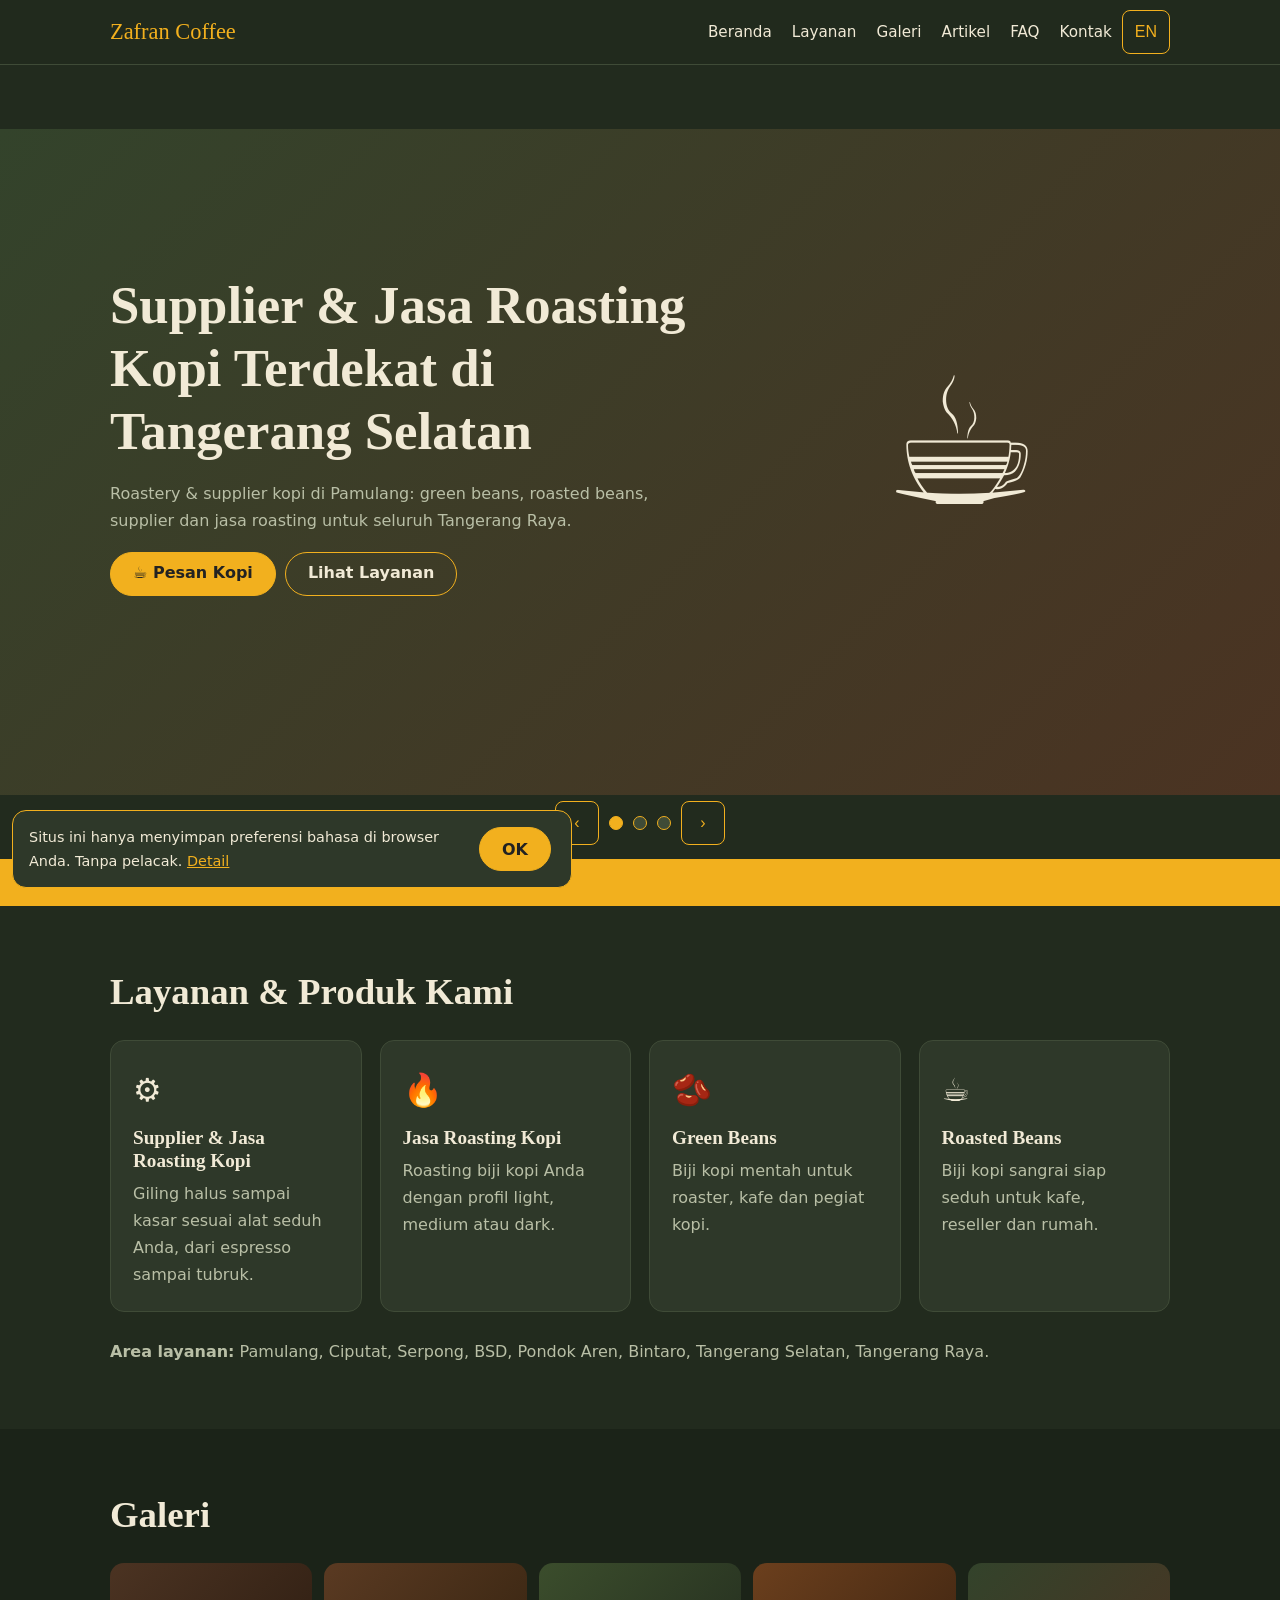
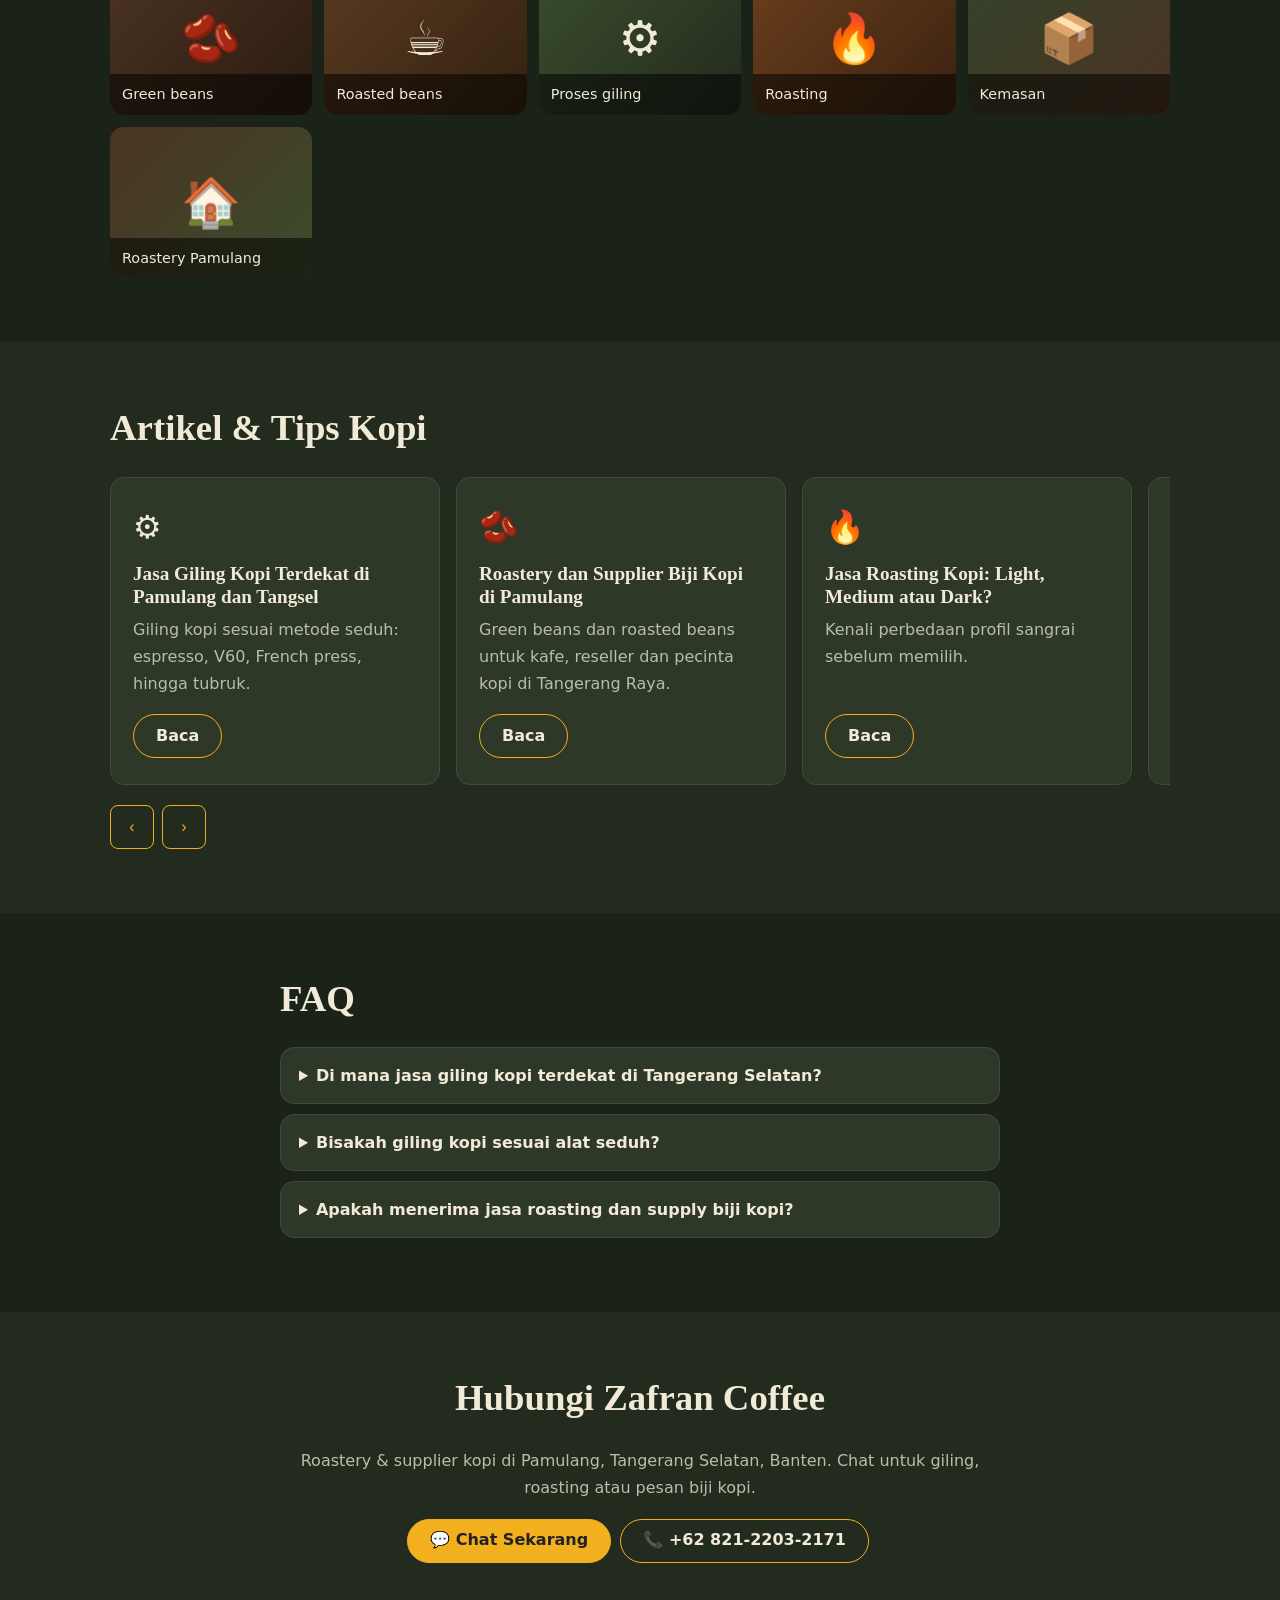
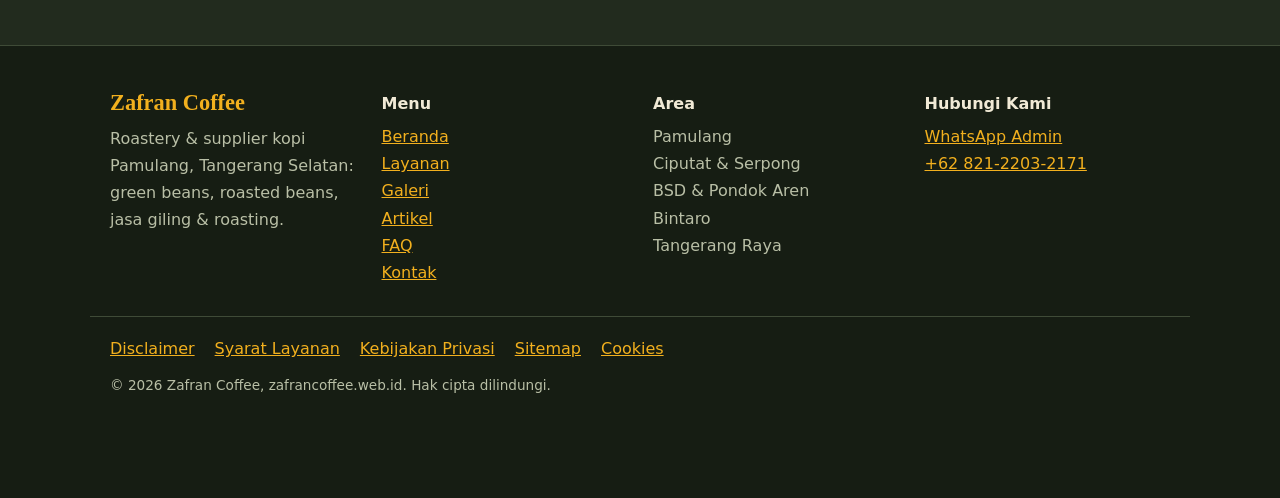
==== commit 84402673: "Update index.html" ====
--- a/index.html
+++ b/index.html
@@ -4,8 +4,8 @@
 <meta charset="utf-8">
 <meta name="viewport" content="width=device-width,initial-scale=1">
 <title>Supplier & Jasa Roasting Kopi Terdekat Tangerang Selatan | Zafran Coffee, Roastery & Supplier Pamulang</title>
-<meta name="description" content="Jasa giling kopi terdekat di Pamulang, Tangerang Selatan dan Tangerang Raya. Zafran Coffee: roastery & supplier green beans, roasted beans, jasa giling dan jasa roasting kopi.">
-<meta name="keywords" content="jasa giling kopi terdekat, giling kopi Tangerang Selatan, giling kopi Pamulang, jasa roasting kopi, supplier green beans, roasted beans, roastery Pamulang, coffee roastery South Tangerang">
+<meta name="description" content="supplier & jasa roasting kopi terdekat di Pamulang, Tangerang Selatan dan Tangerang Raya. Zafran Coffee: roastery & supplier green beans, roasted beans, supplier & jasa roasting dan jasa roasting kopi.">
+<meta name="keywords" content="supplier & jasa roasting kopi terdekat, supplier kopi Tangerang Selatan, supplier kopi kopi Pamulang, jasa roasting kopi, supplier green beans, roasted beans, roastery Pamulang, coffee roastery South Tangerang">
 <meta name="author" content="Zafran Coffee">
 <meta name="robots" content="index,follow,max-image-preview:large">
 <link rel="canonical" href="https://zafrancoffee.web.id/">
@@ -13,17 +13,17 @@
 <meta name="theme-color" content="#222b1e">
 <meta property="og:type" content="website">
 <meta property="og:url" content="https://zafrancoffee.web.id/">
-<meta property="og:title" content="Zafran Coffee | Jasa Giling Kopi Terdekat Pamulang & Tangsel">
-<meta property="og:description" content="Roastery & supplier kopi di Pamulang: green beans, roasted beans, jasa giling dan roasting.">
+<meta property="og:title" content="Zafran Coffee | Suppier & Jasa Roasting Kopi Terdekat Pamulang & Tangsel">
+<meta property="og:description" content="Roastery & supplier kopi di Pamulang: green beans, roasted beans, supplier kopi dan roasting kopi.">
 <meta property="og:locale" content="id_ID">
 <meta property="og:locale:alternate" content="en_US">
 <meta name="twitter:card" content="summary">
 <link rel="stylesheet" href="assets/css/style.css">
 <script type="application/ld+json">
-{"@context":"https://schema.org","@type":"LocalBusiness","name":"Zafran Coffee","url":"https://zafrancoffee.web.id/","description":"Coffee roastery and supplier in Pamulang, South Tangerang, offering green beans, roasted beans, grinding, and roasting services.","address":{"@type":"PostalAddress","addressLocality":"Pamulang","addressRegion":"Banten","addressCountry":"ID"},"areaServed":["Tangerang Selatan","Pamulang","Ciputat","Serpong","BSD","Pondok Aren","Bintaro","Tangerang"],"telephone":"+6282122032171","sameAs":["https://wa.me/6282122032171/"],"makesOffer":[{"@type":"Offer","itemOffered":{"@type":"Service","name":"Jasa giling kopi"}},{"@type":"Offer","itemOffered":{"@type":"Service","name":"Jasa roasting kopi"}},{"@type":"Offer","itemOffered":{"@type":"Product","name":"Green beans"}},{"@type":"Offer","itemOffered":{"@type":"Product","name":"Roasted beans"}}]}
+{"@context":"https://schema.org","@type":"LocalBusiness","name":"Zafran Coffee","url":"https://zafrancoffee.web.id/","description":"Coffee roastery and supplier in Pamulang, South Tangerang, offering green beans, roasted beans, grinding, and roasting services.","address":{"@type":"PostalAddress","addressLocality":"Pamulang","addressRegion":"Banten","addressCountry":"ID"},"areaServed":["Tangerang Selatan","Pamulang","Ciputat","Serpong","BSD","Pondok Aren","Bintaro","Tangerang"],"telephone":"+6282122032171","sameAs":["https://wa.me/6282122032171/"],"makesOffer":[{"@type":"Offer","itemOffered":{"@type":"Service","name":"Supplier dan Jasa roasting kopi"}},{"@type":"Offer","itemOffered":{"@type":"Service","name":"Jasa roasting kopi"}},{"@type":"Offer","itemOffered":{"@type":"Product","name":"Green beans"}},{"@type":"Offer","itemOffered":{"@type":"Product","name":"Roasted beans"}}]}
 </script>
 <script type="application/ld+json">
-{"@context":"https://schema.org","@type":"FAQPage","mainEntity":[{"@type":"Question","name":"Di mana jasa giling kopi terdekat di Tangerang Selatan?","acceptedAnswer":{"@type":"Answer","text":"Zafran Coffee berada di Pamulang, Tangerang Selatan, dan melayani jasa giling kopi untuk area Tangerang Raya."}},{"@type":"Question","name":"Apakah bisa giling kopi sesuai alat seduh?","acceptedAnswer":{"@type":"Answer","text":"Bisa. Sebutkan alat seduh Anda (espresso, V60, French press, tubruk) dan kami giling sesuai kebutuhan."}},{"@type":"Question","name":"Apakah menerima jasa roasting dan supply biji kopi?","acceptedAnswer":{"@type":"Answer","text":"Ya, kami menerima jasa roasting serta menyediakan green beans dan roasted beans untuk kafe, reseller, dan pecinta kopi."}}]}
+{"@context":"https://schema.org","@type":"FAQPage","mainEntity":[{"@type":"Question","name":"Di mana jasa roasting kopi terdekat di Tangerang Selatan?","acceptedAnswer":{"@type":"Answer","text":"Zafran Coffee berada di Pamulang, Tangerang Selatan, dan melayani jasa roasting kopi untuk area Tangerang Raya."}},{"@type":"Question","name":"Apakah bisa roasting kopi sesuai alat seduh?","acceptedAnswer":{"@type":"Answer","text":"Bisa. Sebutkan alat seduh Anda (espresso, V60, French press, tubruk) dan kami roasting sesuai kebutuhan."}},{"@type":"Question","name":"Apakah menerima jasa roasting dan supply biji kopi?","acceptedAnswer":{"@type":"Answer","text":"Ya, kami menerima jasa roasting serta menyediakan green beans dan roasted beans untuk kafe, reseller, dan pecinta kopi."}}]}
 </script>
 </head>
 <body>
@@ -49,8 +49,8 @@
 <main id="main">
 <section class="hero" id="home" aria-roledescription="carousel" aria-label="Zafran Coffee">
 <div class="sl on" style="--a:#33432b;--b:#4b3322"><div class="w"><div>
-<h1><span class="id">Jasa Giling Kopi Terdekat di Tangerang Selatan</span><span class="en">Nearest Coffee Grinding Service in South Tangerang</span></h1>
-<p><span class="id">Roastery & supplier kopi di Pamulang: green beans, roasted beans, jasa giling dan jasa roasting untuk seluruh Tangerang Raya.</span><span class="en">Coffee roastery & supplier in Pamulang: green beans, roasted beans, grinding and roasting services across Greater Tangerang.</span></p>
+<h1><span class="id">Supplier & Jasa Roasting Kopi Terdekat di Tangerang Selatan</span><span class="en">Nearest Coffee Grinding Service in South Tangerang</span></h1>
+<p><span class="id">Roastery & supplier kopi di Pamulang: green beans, roasted beans, supplier dan jasa roasting untuk seluruh Tangerang Raya.</span><span class="en">Coffee roastery & supplier in Pamulang: green beans, roasted beans, grinding and roasting services across Greater Tangerang.</span></p>
 <p><a class="btn" data-wa>☕ <span class="id">Pesan Kopi</span><span class="en">Order Grinding</span></a> <a class="btn o" href="#layanan"><span class="id">Lihat Layanan</span><span class="en">See Services</span></a></p>
 </div><div class="em" aria-hidden="true">☕</div></div></div>
 <div class="sl" style="--a:#4b3322;--b:#2b1b10"><div class="w"><div>
@@ -66,12 +66,12 @@
 <div class="ctl"><button id="pv" type="button" aria-label="Sebelumnya / Previous">‹</button><div class="dots"></div><button id="nx" type="button" aria-label="Berikutnya / Next">›</button></div>
 </section>
 
-<div class="mq" aria-hidden="true"><div>☕ Jasa Giling Kopi Terdekat &nbsp;•&nbsp; Coffee Roastery Pamulang &nbsp;•&nbsp; Green Beans &nbsp;•&nbsp; Roasted Beans &nbsp;•&nbsp; Jasa Roasting Kopi &nbsp;•&nbsp; Supplier Kopi Tangerang Selatan &nbsp;•&nbsp; Coffee Grinding Service &nbsp;•&nbsp; Giling Kopi Tangerang Raya &nbsp;•&nbsp; Fresh Roasted Coffee ☕</div></div>
+<div class="mq" aria-hidden="true"><div>☕ Supplier & Jasa Roasting Kopi Terdekat &nbsp;•&nbsp; Coffee Roastery Pamulang &nbsp;•&nbsp; Green Beans &nbsp;•&nbsp; Roasted Beans &nbsp;•&nbsp; Jasa Roasting Kopi &nbsp;•&nbsp; Supplier Kopi Tangerang Selatan &nbsp;•&nbsp; Coffee Grinding Service &nbsp;•&nbsp; Supplier Kopi Tangerang Raya &nbsp;•&nbsp; Fresh Roasted Coffee ☕</div></div>
 
 <section id="layanan"><div class="w">
 <h2><span class="id">Layanan & Produk Kami</span><span class="en">Our Services & Products</span></h2>
 <div class="grid">
-<article class="card"><div class="ic">⚙️</div><h3><span class="id">Jasa Giling Kopi</span><span class="en">Coffee Grinding</span></h3><p><span class="id">Giling halus sampai kasar sesuai alat seduh Anda, dari espresso sampai tubruk.</span><span class="en">Fine to coarse, matched to your brewer, from espresso to cowboy coffee.</span></p></article>
+<article class="card"><div class="ic">⚙️</div><h3><span class="id">Supplier & Jasa Roasting Kopi</span><span class="en">Coffee Grinding</span></h3><p><span class="id">Giling halus sampai kasar sesuai alat seduh Anda, dari espresso sampai tubruk.</span><span class="en">Fine to coarse, matched to your brewer, from espresso to cowboy coffee.</span></p></article>
 <article class="card"><div class="ic">🔥</div><h3><span class="id">Jasa Roasting Kopi</span><span class="en">Coffee Roasting</span></h3><p><span class="id">Roasting biji kopi Anda dengan profil light, medium atau dark.</span><span class="en">We roast your beans light, medium or dark.</span></p></article>
 <article class="card"><div class="ic">🫘</div><h3>Green Beans</h3><p><span class="id">Biji kopi mentah untuk roaster, kafe dan pegiat kopi.</span><span class="en">Raw coffee beans for roasters, cafes and enthusiasts.</span></p></article>
 <article class="card"><div class="ic">☕</div><h3>Roasted Beans</h3><p><span class="id">Biji kopi sangrai siap seduh untuk kafe, reseller dan rumah.</span><span class="en">Ready-to-brew roasted beans for cafes, resellers and homes.</span></p></article>
